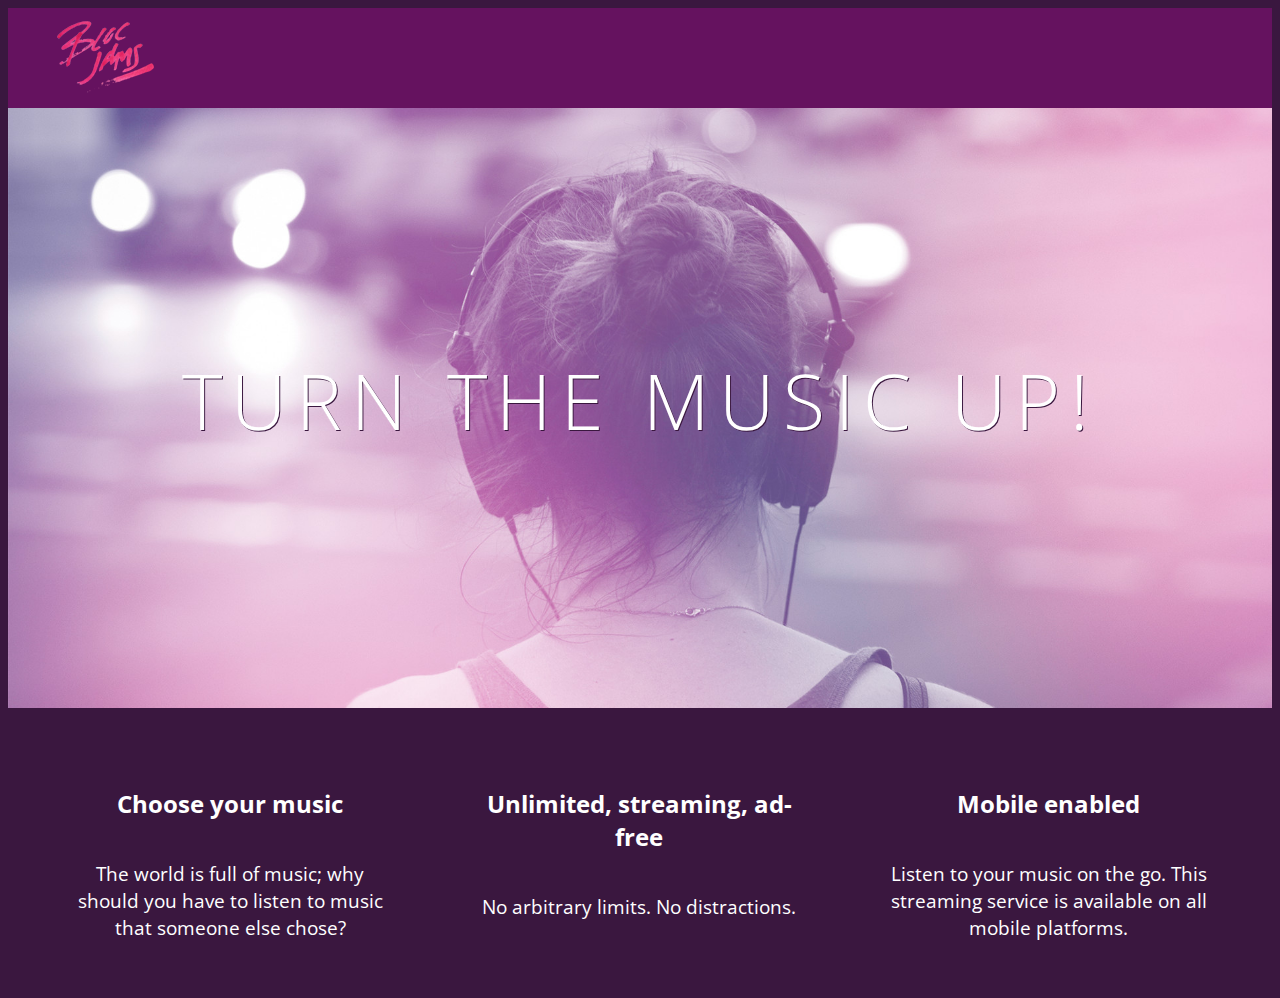
==== index.html @ 6c5b6805 "Checkpoint 7 responsivenesss: completed" ====
<!DOCTYPE html>
<html>
  <head>
    <meta charset="utf-8">
    <title>Bloc Jams</title>
    <meta name="viewport" content="width=device-width, initial-scale=1">
    <link rel="stylesheet" type="text/css" href="http://fonts.googleapis.com/css?family=Open+Sans:400,800,600,700,300">
    <link rel="stylesheet" type="text/css" href="http://code.ionicframework.com/ionicons/2.0.1/css/ionicons.min.css">
    <link rel="stylesheet" type="text/css" href="styles/normalize.css">
    <link rel="stylesheet" type="text/css" href="styles/main.css">
    <link rel="stylesheet" type="text/css" href="styles/landing.css">
  </head>
  <body class="landing">
  <nav class="navbar"> <!-- navigation bar -->
      <img src="assets/images/bloc_jams_logo.png" alt="bloc jams logo" class="logo">
  </nav>
  <section class="hero-content"> <!-- hero content -->
      <h1 class="hero-title">Turn the music up!</h1>
  </section>
  <section class="selling-points container"> <!-- selling points -->
      <div class="point column third">
          <span class="ion-music-note"></span>
          <h5 class="point-title">Choose your music</h5>
          <p class="point-description">The world is full of music; why should you have to listen to music that someone else chose?</p>
      </div>
      <div class="point column third">
          <span class="ion-radio-waves"></span>
          <h5 class="point-title">Unlimited, streaming, ad-free</h5>
          <p class="point-description">No arbitrary limits. No distractions.</p>
      </div>
      <div class="point column third">
          <span class="ion-iphone"></span>
          <h5 class="point-title">Mobile enabled</h5>
          <p class="point-description">Listen to your music on the go. This streaming service is available on all mobile platforms.</p>
      </div>
</section>
  </body>
</html>
---- styles/main.css ----
html {
    height: 100%; /* makes sure our HTML takes up 100% of the browser window */
    font-size: 100%;
}

body {
    font-family: 'Open Sans'; /* sets our font to the "Open Sans" typeface */
    color: white;             /* sets the text color to white */
    min-height: 100%;         /* says the height of the body must be, at minimum, 100% of the window */
}

.navbar {
    padding: 0.5rem;
    background-color: rgb(101,18,95);
}

.navbar .logo {
    position: relative; /* positioning will be explained in a resource */
    left: 2rem;
}

 *, *::before, *::after {
    -moz-box-sizing: border-box;
    -webkit-box-sizing: border-box;
    box-sizing: border-box;
}
.container {
    margin: 0 auto;
    max-width: 64rem;
}


/* Medium and small screens (640px) */
 @media (min-width: 640px) {
   /* Style information will go here */
   html { font-size: 112%; }
   .column {
    float: left;
    padding-left: 1rem;
    padding-right: 1rem;
   }
   .column.full { width: 100%; }
   .column.two-thirds { width: 66.7%; }
   .column.third { width: 33.3%; }
   .column.fourth { width: 25%; }
   .column.flow-opposite { float: right; }
 }

 /* Large screens (1024px) */
 @media (min-width: 1024px) {
   /* Style information will go here */
   html { font-size: 120%; }
 }
---- styles/landing.css ----
body.landing {
     background-color: rgb(58,23,63);
 }

 .hero-content {
     position: relative;
     min-height: 600px;
     background-image: url(../assets/images/bloc_jams_bg.jpg);
     background-repeat: no-repeat;
     background-position: center center;
     background-size: cover;
 }

 .hero-content .hero-title {
     position: absolute;
     top: 40%;
     -webkit-transform: translateY(-50%);
     -moz-transform: translateY(-50%);
     transform: translateY(-50%);
     width: 100%;
     text-align: center;
     font-size: 4rem;
     font-weight: 300;
     text-transform: uppercase;
     letter-spacing: 0.5rem;
     text-shadow: 1px 1px 0px rgb(58,23,63);
 }

 .selling-points {
     position: relative;
 }

 .point {
     position: relative;
     padding: 2rem;
     text-align: center;
 }

 .point .point-title {
     font-size: 1.25rem;
 }

 .ion-music-note,
 .ion-radio-waves,
 .ion-iphone {
     color: rgb(233,50,117);
     font-size: 5rem;
 }
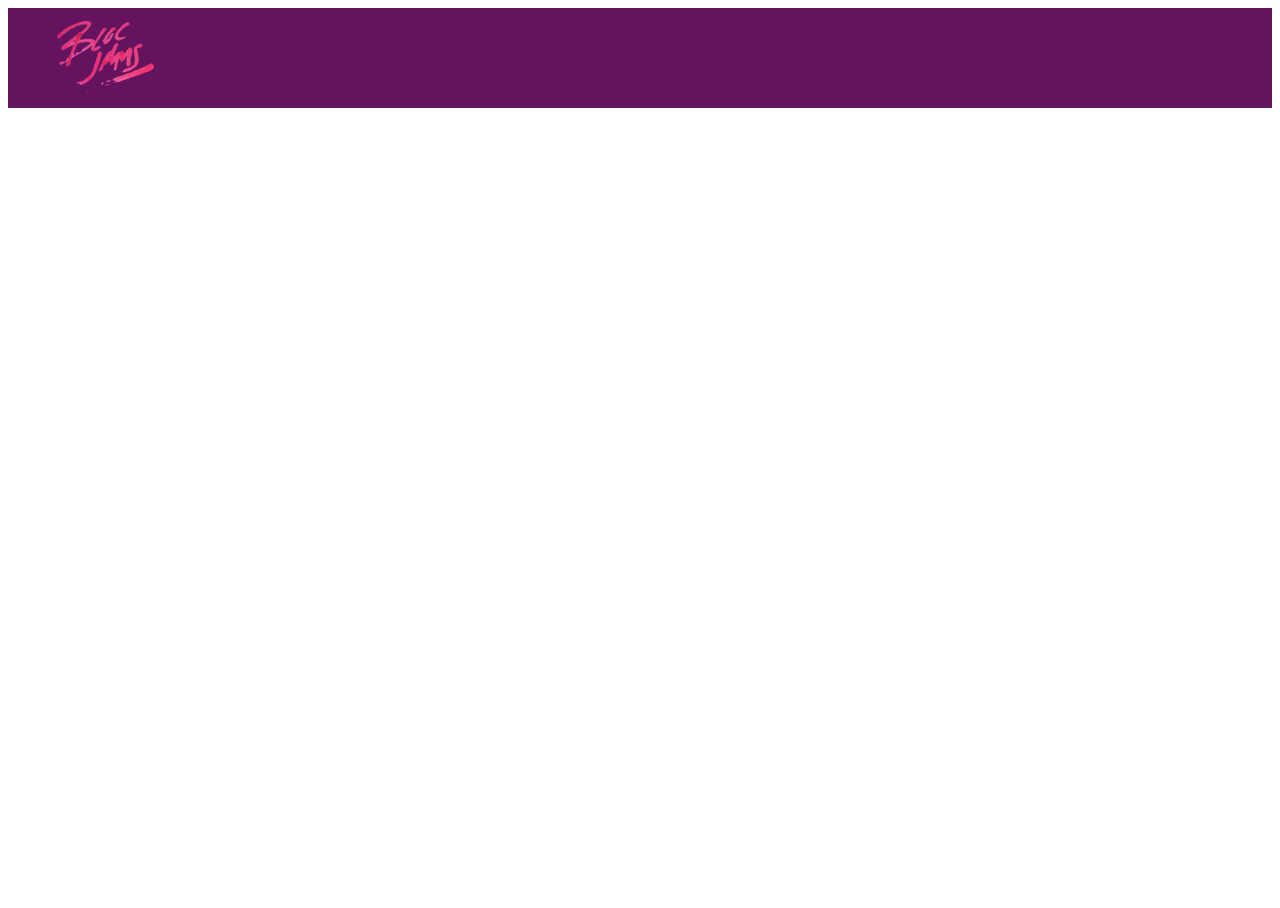
==== commit e5f69ca6: "Assignment change" ====
--- a/index.html
+++ b/index.html
@@ -8,7 +8,6 @@
     <link rel="stylesheet" type="text/css" href="http://code.ionicframework.com/ionicons/2.0.1/css/ionicons.min.css">
     <link rel="stylesheet" type="text/css" href="styles/normalize.css">
     <link rel="stylesheet" type="text/css" href="styles/main.css">
-    <link rel="stylesheet" type="text/css" href="styles/landing.css">
   </head>
   <body class="landing">
   <nav class="navbar"> <!-- navigation bar -->
@@ -17,18 +16,18 @@
   <section class="hero-content"> <!-- hero content -->
       <h1 class="hero-title">Turn the music up!</h1>
   </section>
-  <section class="selling-points container"> <!-- selling points -->
-      <div class="point column third">
+  <section class="selling-points container clearfix"> <!-- selling points -->
+      <div class="point">
           <span class="ion-music-note"></span>
           <h5 class="point-title">Choose your music</h5>
           <p class="point-description">The world is full of music; why should you have to listen to music that someone else chose?</p>
       </div>
-      <div class="point column third">
+      <div class="point">
           <span class="ion-radio-waves"></span>
           <h5 class="point-title">Unlimited, streaming, ad-free</h5>
           <p class="point-description">No arbitrary limits. No distractions.</p>
       </div>
-      <div class="point column third">
+      <div class="point">
           <span class="ion-iphone"></span>
           <h5 class="point-title">Mobile enabled</h5>
           <p class="point-description">Listen to your music on the go. This streaming service is available on all mobile platforms.</p>
--- a/styles/main.css
+++ b/styles/main.css
@@ -1,3 +1,9 @@
+*, *::before, *::after {
+    -moz-box-sizing: border-box;
+    -webkit-box-sizing: border-box;
+    box-sizing: border-box;
+}
+
 html {
     height: 100%; /* makes sure our HTML takes up 100% of the browser window */
     font-size: 100%;
@@ -19,11 +25,6 @@
     left: 2rem;
 }
 
- *, *::before, *::after {
-    -moz-box-sizing: border-box;
-    -webkit-box-sizing: border-box;
-    box-sizing: border-box;
-}
 .container {
     margin: 0 auto;
     max-width: 64rem;
@@ -51,3 +52,12 @@
    /* Style information will go here */
    html { font-size: 120%; }
  }
+ .clearfix::before,
+.clearfix::after {
+   content: " ";
+   display: table;
+}
+
+.clearfix::after {
+   clear: both;
+}
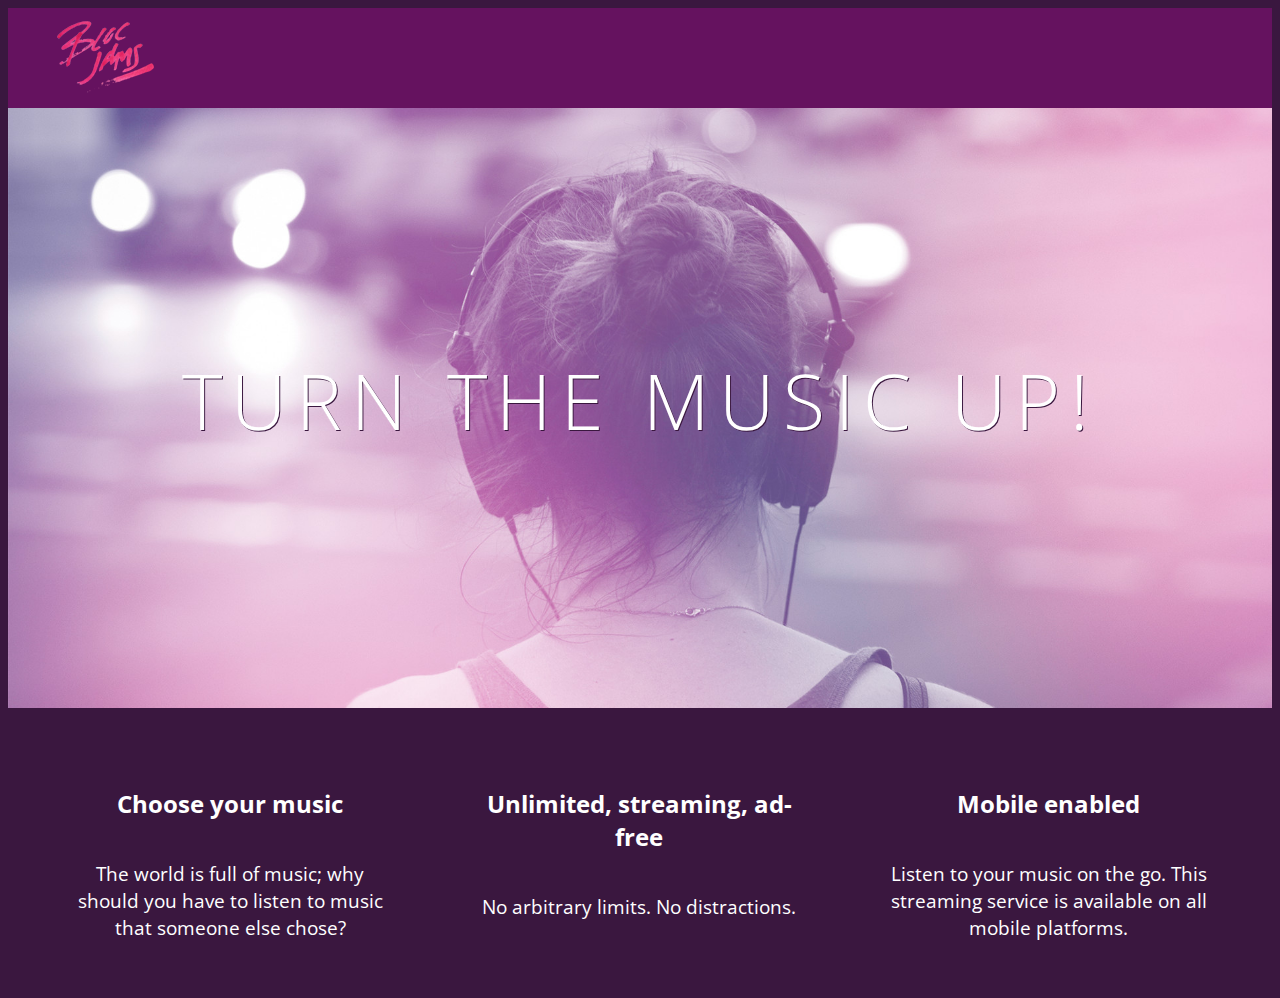
==== commit acd6edb4: "got rid of assignment 7 adds" ====
--- a/index.html
+++ b/index.html
@@ -8,6 +8,7 @@
     <link rel="stylesheet" type="text/css" href="http://code.ionicframework.com/ionicons/2.0.1/css/ionicons.min.css">
     <link rel="stylesheet" type="text/css" href="styles/normalize.css">
     <link rel="stylesheet" type="text/css" href="styles/main.css">
+    <link rel="stylesheet" type="text/css" href="styles/landing.css">
   </head>
   <body class="landing">
   <nav class="navbar"> <!-- navigation bar -->
@@ -16,18 +17,20 @@
   <section class="hero-content"> <!-- hero content -->
       <h1 class="hero-title">Turn the music up!</h1>
   </section>
-  <section class="selling-points container clearfix"> <!-- selling points -->
-      <div class="point">
+
+  <section class="selling-points container"> <!-- selling points -->
+      <div class="point column third">
+
           <span class="ion-music-note"></span>
           <h5 class="point-title">Choose your music</h5>
           <p class="point-description">The world is full of music; why should you have to listen to music that someone else chose?</p>
       </div>
-      <div class="point">
+      <div class="point column third">
           <span class="ion-radio-waves"></span>
           <h5 class="point-title">Unlimited, streaming, ad-free</h5>
           <p class="point-description">No arbitrary limits. No distractions.</p>
       </div>
-      <div class="point">
+      <div class="point column third">
           <span class="ion-iphone"></span>
           <h5 class="point-title">Mobile enabled</h5>
           <p class="point-description">Listen to your music on the go. This streaming service is available on all mobile platforms.</p>
--- a/styles/main.css
+++ b/styles/main.css
@@ -52,12 +52,3 @@
    /* Style information will go here */
    html { font-size: 120%; }
  }
- .clearfix::before,
-.clearfix::after {
-   content: " ";
-   display: table;
-}
-
-.clearfix::after {
-   clear: both;
-}
--- a/styles/landing.css
+++ b/styles/landing.css
@@ -0,0 +1,48 @@
+body.landing {
+     background-color: rgb(58,23,63);
+ }
+
+ .hero-content {
+     position: relative;
+     min-height: 600px;
+     background-image: url(../assets/images/bloc_jams_bg.jpg);
+     background-repeat: no-repeat;
+     background-position: center center;
+     background-size: cover;
+ }
+
+ .hero-content .hero-title {
+     position: absolute;
+     top: 40%;
+     -webkit-transform: translateY(-50%);
+     -moz-transform: translateY(-50%);
+     transform: translateY(-50%);
+     width: 100%;
+     text-align: center;
+     font-size: 4rem;
+     font-weight: 300;
+     text-transform: uppercase;
+     letter-spacing: 0.5rem;
+     text-shadow: 1px 1px 0px rgb(58,23,63);
+ }
+
+ .selling-points {
+     position: relative;
+ }
+
+ .point {
+     position: relative;
+     padding: 2rem;
+     text-align: center;
+ }
+
+ .point .point-title {
+     font-size: 1.25rem;
+ }
+
+ .ion-music-note,
+ .ion-radio-waves,
+ .ion-iphone {
+     color: rgb(233,50,117);
+     font-size: 5rem;
+ }
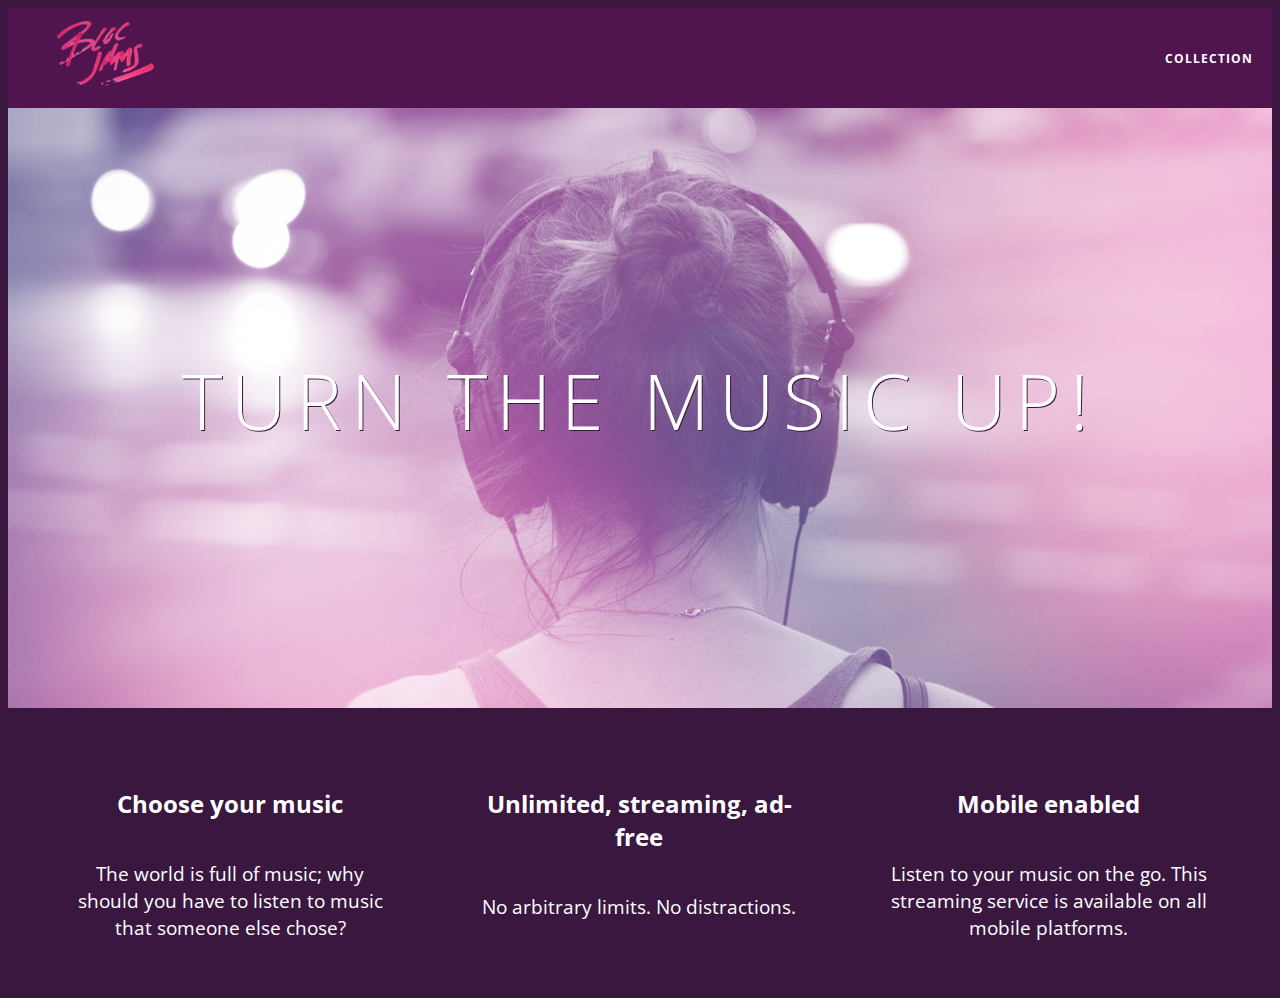
==== commit a54aceda: "Checkpoint 8 completed" ====
--- a/index.html
+++ b/index.html
@@ -12,13 +12,18 @@
   </head>
   <body class="landing">
   <nav class="navbar"> <!-- navigation bar -->
-      <img src="assets/images/bloc_jams_logo.png" alt="bloc jams logo" class="logo">
+    <a href="index.html" class="logo">
+      <img src="assets/images/bloc_jams_logo.png" alt="bloc jams logo">
+    </a>
+      <div class="links-container">
+        <a href="collection.html" class="navbar-link">collection</a>
+      </div>
   </nav>
   <section class="hero-content"> <!-- hero content -->
       <h1 class="hero-title">Turn the music up!</h1>
   </section>
 
-  <section class="selling-points container"> <!-- selling points -->
+  <section class="selling-points container clearfix"> <!-- selling points -->
       <div class="point column third">
 
           <span class="ion-music-note"></span>
--- a/styles/main.css
+++ b/styles/main.css
@@ -16,14 +16,51 @@
 }
 
 .navbar {
+    position: relative;
     padding: 0.5rem;
-    background-color: rgb(101,18,95);
+    background-color: rgba(101,18,95,0.5);
+    z-index: 1;
 }
 
 .navbar .logo {
     position: relative; /* positioning will be explained in a resource */
     left: 2rem;
+    cursor: pointer;  /* produces the finger-pointer icon when you hover over the logo */
 }
+
+.navbar .links-container {
+     display: table;
+     position: absolute;
+     top: 0;
+     right: 0;
+     height: 100px;
+     color: white;
+     /* #3 */
+     text-decoration: none;
+ }
+
+ .links-container .navbar-link {
+     display: table-cell;
+     position: relative;
+     height: 100%;
+     padding-left: 1rem;
+     padding-right: 1rem;
+     /* #4 */
+     vertical-align: middle;
+     color: white;
+     font-size: 0.625rem;
+     letter-spacing: 0.05rem;
+     font-weight: 700;
+     text-transform: uppercase;
+     /* #3 */
+     text-decoration: none;
+     cursor: pointer;
+ }
+
+   /* #5 */
+ .links-container .navbar-link:hover {
+     color: rgb(233,50,117);
+ }
 
 .container {
     margin: 0 auto;
@@ -52,3 +89,13 @@
    /* Style information will go here */
    html { font-size: 120%; }
  }
+
+ .clearfix::before,
+.clearfix::after {
+   content: " ";
+   display: table;
+}
+
+.clearfix::after {
+   clear: both;
+}
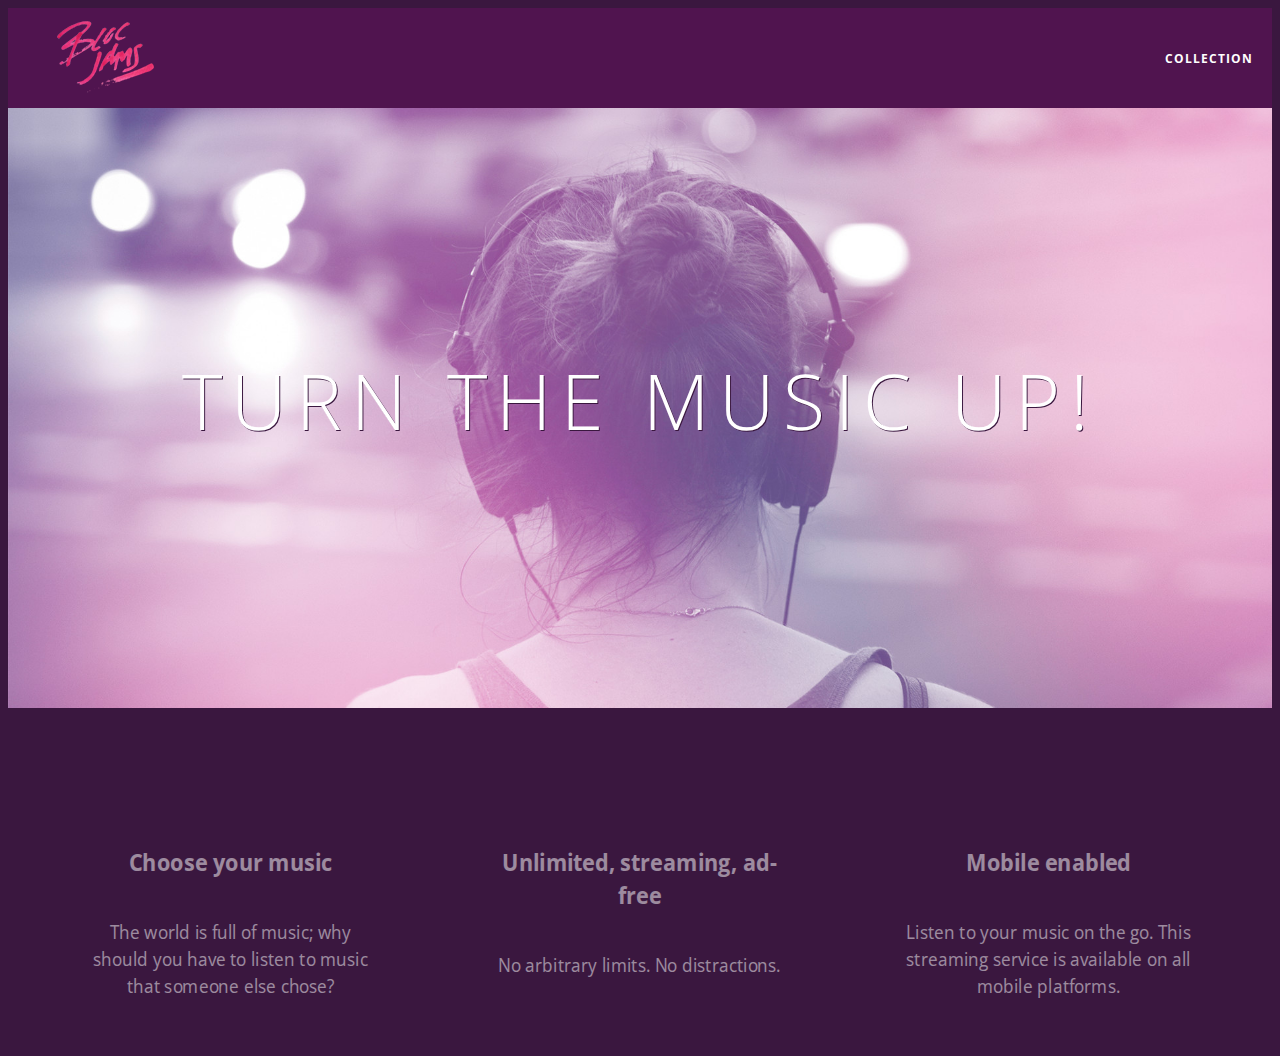
==== commit 894e3cb4: "Completed checkpoint 21" ====
--- a/index.html
+++ b/index.html
@@ -41,5 +41,9 @@
           <p class="point-description">Listen to your music on the go. This streaming service is available on all mobile platforms.</p>
       </div>
 </section>
+      <script src="scripts/utilities.js"></script>
+      <script src="scripts/landing.js">
+          animatePoints();
+      </script>
   </body>
 </html>
--- a/styles/main.css
+++ b/styles/main.css
@@ -67,6 +67,10 @@
     max-width: 64rem;
 }
 
+ .container.narrow {
+     max-width: 56rem;
+ }
+
 
 /* Medium and small screens (640px) */
  @media (min-width: 640px) {
--- a/styles/landing.css
+++ b/styles/landing.css
@@ -34,6 +34,16 @@
      position: relative;
      padding: 2rem;
      text-align: center;
+     opacity: 0.5;
+     -webkit-transform: scaleX(0.9) translateY(3rem);
+     -moz-transform: scaleX(0.9) translateY(3rem);
+     transform: scaleX(0.9) translateY(3rem);
+     -webkit-transition: all 0.25s ease-in-out;
+     -moz-transition: all 0.25s ease-in-out;
+     transition: all 0.25s ease-in-out;
+     -webkit-transition-delay: 0.2s;
+     -moz-transition-delay: 0.2s;
+     transition-delay: 0.2s;
  }
 
  .point .point-title {
